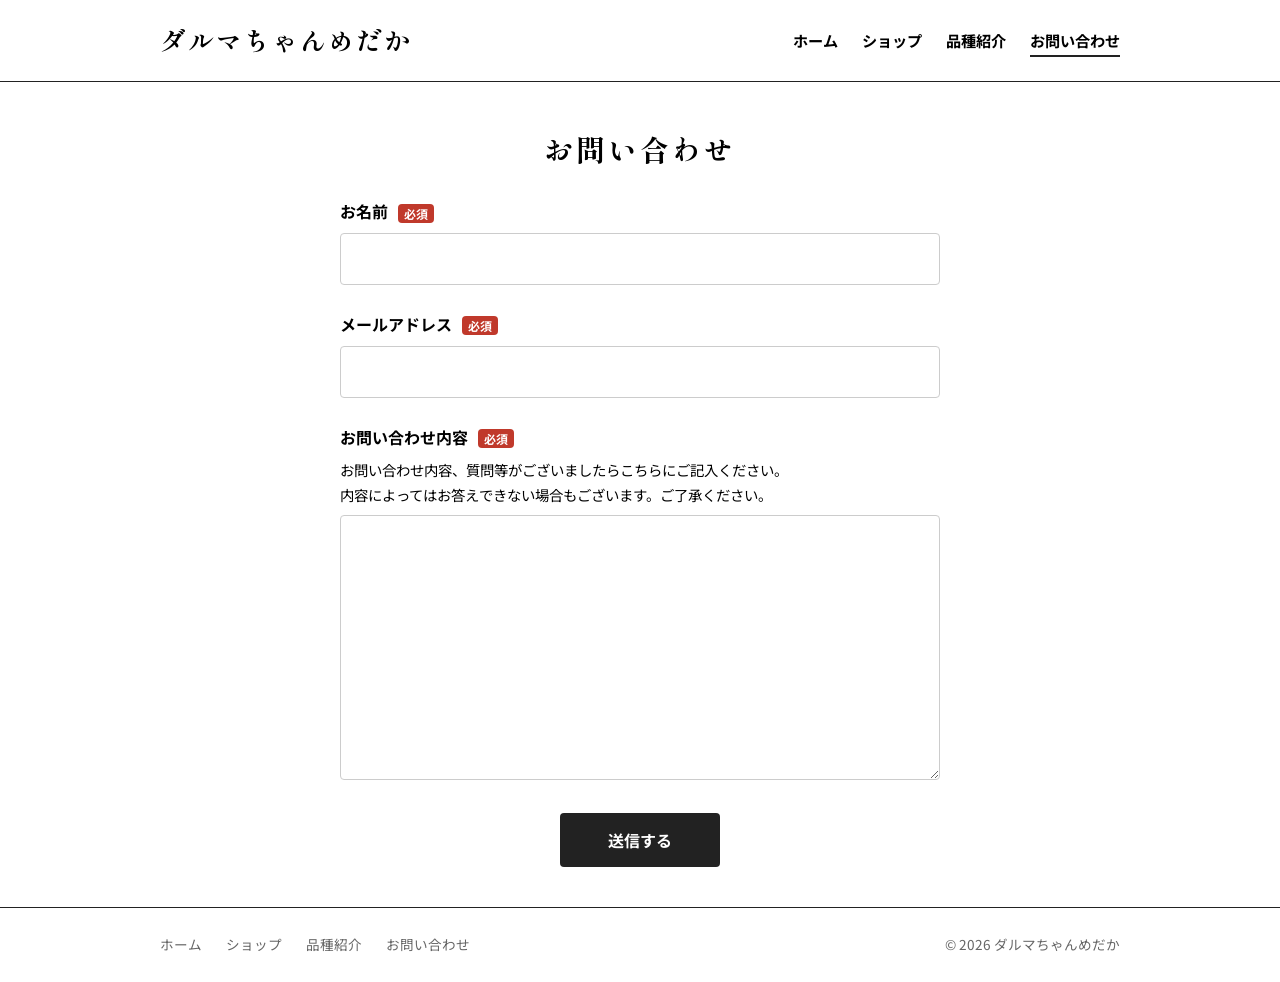
==== contact.html @ 5a361709 "お問い合わせページ作成、PHPでメール送信、Mailpitで送信テスト" ====
<!DOCTYPE html>
<html lang="ja">
<head>
  <meta charset="UTF-8">
  <meta name="viewport" content="width=device-width, initial-scale=1">
  <title>お問い合わせ｜ダルマちゃんめだか</title>
  <meta name="description" content="ダルマちゃんめだか：お問い合わせページです。">
  <link rel="preconnect" href="https://fonts.googleapis.com">
  <link rel="preconnect" href="https://fonts.gstatic.com" crossorigin>
  <link href="https://fonts.googleapis.com/css2?family=Noto+Sans+JP:wght@400;700&family=Shippori+Mincho:wght@400;700&display=swap" rel="stylesheet">
  <link rel="stylesheet" href="css/style.css">
  <style>
    .page-shop .page-title { text-align: center; }
    .contact-form { max-width: 600px; margin: 0 auto; }
    .contact-form__field { margin-bottom: 24px; }
    .contact-form__field label { display: block; margin-bottom: 6px; font-weight: 700; }
    .contact-form__required { margin-left: 6px; padding: 1px 6px; font-size: 0.75rem; color: #fff; background: #c0392b; border-radius: var(--radius); vertical-align: middle; }
    .contact-form__note { margin: 0 0 8px; font-size: 0.9rem; line-height: 1.7; }
    .contact-form input,
    .contact-form textarea { width: 100%; padding: 10px 12px; font: inherit; color: var(--ink); background: #fff; border: 1px solid #ccc; border-radius: var(--radius); box-sizing: border-box; }
    .contact-form textarea { resize: vertical; }
    .contact-form__submit { display: block; margin: 0 auto; padding: 12px 48px; font: inherit; font-weight: 700; color: #fff; background: var(--ink); border: 0; border-radius: var(--radius); cursor: pointer; }
    .contact-form__submit:hover { opacity: 0.8; }
  </style>
</head>
<body class="page-shop">
  <header class="site-header">
    <div class="site-header__inner">
      <h1 class="site-title"><a href="index.html">ダルマちゃんめだか</a></h1>
      <nav class="site-nav" aria-label="メインメニュー">
        <ul>
          <li><a href="index.html">ホーム</a></li>
          <li><a href="shop.html">ショップ</a></li>
          <li><a href="varieties.html">品種紹介</a></li>
          <li><a href="contact.html" aria-current="page">お問い合わせ</a></li>
        </ul>
      </nav>
    </div>
  </header>

  <main class="container">
    <h2 class="page-title">お問い合わせ</h2>

    <form class="contact-form" action="send_mail.php" method="post">
      <div class="contact-form__field">
        <label for="name">お名前 <span class="contact-form__required">必須</span></label>
        <input type="text" id="name" name="name" required autocomplete="name">
      </div>

      <div class="contact-form__field">
        <label for="email">メールアドレス <span class="contact-form__required">必須</span></label>
        <input type="email" id="email" name="email" required autocomplete="email">
      </div>

      <div class="contact-form__field">
        <label for="message">お問い合わせ内容 <span class="contact-form__required">必須</span></label>
        <p class="contact-form__note">お問い合わせ内容、質問等がございましたらこちらにご記入ください。<br>内容によってはお答えできない場合もございます。ご了承ください。</p>
        <textarea id="message" name="message" rows="8" required></textarea>
      </div>

      <button type="submit" class="contact-form__submit">送信する</button>
    </form>
  </main>

  <footer class="site-footer">
    <div class="site-footer__inner">
      <nav class="site-nav" aria-label="フッターメニュー">
        <ul>
          <li><a href="index.html">ホーム</a></li>
          <li><a href="shop.html">ショップ</a></li>
          <li><a href="varieties.html">品種紹介</a></li>
          <li><a href="contact.html" aria-current="page">お問い合わせ</a></li>
        </ul>
      </nav>
      <p>&copy; 2026 ダルマちゃんめだか</p>
    </div>
  </footer>
</body>
</html>
---- css/style.css ----
/* ダルマちゃんめだか 共通スタイル */

:root {
  --bg: #FAFAF8;
  --header-bg: #FFFFFF;
  --ink: #222222;
  --radius: 4px;
  --gutter: 20px;
  --max-width: 1000px;
}

* {
  box-sizing: border-box;
}

body {
  margin: 0;
  background: var(--bg);
  color: var(--ink);
  font-family: "Noto Sans JP", sans-serif;
  line-height: 1.9;
}

img {
  display: block;
  max-width: 100%;
}

a {
  color: inherit;
}

/* ヘッダー（サイト名の帯） */
.site-header {
  background: var(--header-bg);
  border-bottom: 1px solid var(--ink);
}

.site-header__inner {
  max-width: var(--max-width);
  margin: 0 auto;
  padding: 16px var(--gutter);
  display: flex;
  flex-wrap: wrap;
  align-items: center;
  justify-content: space-between;
  gap: 8px 24px;
}

.site-title {
  margin: 0;
  font-family: "Shippori Mincho", serif;
  font-size: 1.6rem;
  font-weight: 700;
  letter-spacing: 0.08em;
}

.site-title a {
  text-decoration: none;
}

.site-nav ul {
  margin: 0;
  padding: 0;
  list-style: none;
  display: flex;
  flex-wrap: wrap;
  gap: 4px 24px;
}

.site-nav a {
  font-weight: 700;
  font-size: 0.95rem;
  text-decoration: none;
  padding: 4px 0;
  border-bottom: 2px solid transparent;
}

.site-nav a:hover,
.site-nav a[aria-current="page"] {
  border-bottom-color: var(--ink);
}

/* メイン */
.container {
  max-width: var(--max-width);
  margin: 0 auto;
  padding: 40px var(--gutter);
}

/* ボタン：主要は黒塗り、それ以外は黒枠 */
.btn {
  display: inline-block;
  min-width: 160px;
  padding: 12px 28px;
  border: 2px solid var(--ink);
  border-radius: var(--radius);
  background: transparent;
  color: var(--ink);
  font-family: inherit;
  font-size: 1rem;
  font-weight: 700;
  text-align: center;
  text-decoration: none;
  cursor: pointer;
}

.btn--primary {
  background: var(--ink);
  color: var(--header-bg);
}

.btn:hover {
  opacity: 0.8;
}

.btn:focus-visible {
  outline: 3px solid var(--ink);
  outline-offset: 3px;
}

/* ホーム */
/* 画面の横幅いっぱいの黒い帯。色は写真の背景（容器の黒）になじむ色 */
.hero {
  position: relative;
  margin: 0;
  padding: 28px var(--gutter);
  background: #1a1a18;
}

/* キャッチコピー。スマホなど狭い画面では、写真のすぐ下に横書きで1行で表示する */
.hero__copy {
  margin: 16px 0 0;
  color: #FFFFFF;
  font-family: "Klee One", "Yuji Syuku", serif; /* スマホの横書きは Klee One */
  font-size: 1.1rem;
  font-weight: 400;
  letter-spacing: 0.2em;
  text-indent: 0.2em; /* 文字間の余白が末尾に付く分、中央からずれないように */
  text-align: center;
  white-space: nowrap;
}

.hero__copy br {
  display: none;
}

/* 広い画面では、帯の左の余白に縦書き（写真と重ならない幅のときだけ） */
@media (min-width: 960px) {
  .hero__copy {
    position: absolute;
    top: 50%;
    left: max(32px, calc((100% - var(--max-width)) / 2 + var(--gutter)));
    margin: 0;
    transform: translateY(-50%);
    writing-mode: vertical-rl;
    font-family: "Yuji Syuku", "Shippori Mincho", serif; /* パソコンの縦書きは Yuji Syuku */
    font-size: 1.5rem;
    line-height: 1.7;
    letter-spacing: 0.3em;
    text-indent: 0;
    text-align: start;
  }

  .hero__copy br {
    display: inline;
  }
}

/* 写真スライド。2枚とも同じ縦横比(6:5)で切り抜いてあり、同じ大きさの枠に重ねて、
   不透明度を変えて切り替える（前の写真が消えてから、次の写真が出てくる）。高さは最大500px（幅600px）、
   スマホでは画面幅に合わせて縮む。切り替えは js/slider.js が is-active を付け替える。 */
.hero__slides {
  position: relative;
  width: min(100%, 600px);
  aspect-ratio: 6 / 5;
  margin: 0 auto;
  touch-action: pan-y; /* 縦のスクロールはそのまま。横にすべらせる動きは slider.js が受け取る */
}

.hero__slide {
  position: absolute;
  inset: 0;
  display: block;
  width: 100%;
  height: 100%;
  object-fit: cover; /* 動画など、縦横比の違うスライドを足しても枠いっぱいに収める */
  opacity: 0;
  transition: opacity 0.5s ease-in-out; /* 消えるとき：0.5秒 */
  /* ふちを黒い帯になじませるぼかしは、写真そのものに焼き込んである（img/web/*-hero.jpg）。
     CSSのマスクでぼかすと、四隅が丸く欠けて見えるため。元の（ぼかし前の）写真は img/web/src/ */
}

/* 出てくるとき：前の写真が消え終わる0.5秒後から、0.5秒かけて出てくる */
.hero__slide.is-active {
  opacity: 1;
  transition-delay: 0.5s;
}

/* 矢印を押したときは、動きなしですぐに切り替える（js/slider.js が一瞬だけ付ける） */
.hero__slides.is-instant .hero__slide,
.hero__slides.is-instant .hero__slide.is-active {
  transition: none;
}

@media (prefers-reduced-motion: reduce) {
  .hero__slide,
  .hero__slide.is-active {
    transition: none;
  }
}

/* 写真の下の「‹　1 / 2　›」（左右の矢印で前後の写真へ、真ん中は今何枚目か）。
   js/slider.js が作る。白い細い文字。矢印のボタンは、スマホでも押しやすい48px四方 */
.hero__pager {
  display: flex;
  justify-content: center;
  align-items: center;
  gap: 0;
  margin-top: 12px;
  color: #FFFFFF;
  font-family: "Shippori Mincho", serif;
  font-weight: 400;
  line-height: 1;
}

.hero__arrow {
  width: 44px;
  height: 48px;
  margin: 0 -6px; /* 数字との間をつめる（押せる範囲は44×48pxのまま） */
  padding: 0 0 8px; /* 矢印の記号は文字の中で下に寄るので、数字と高さがそろうよう少し上げる */
  border: 0;
  background: none;
  color: inherit;
  font: inherit;
  font-size: 1.6rem;
  line-height: 1;
  cursor: pointer;
}

.hero__arrow:hover {
  opacity: 0.7;
}

.hero__arrow:focus-visible {
  outline: 2px solid #FFFFFF;
  outline-offset: -2px;
}

.hero__count {
  font-size: 1.1rem;
  line-height: 1;
  letter-spacing: 0.1em;
  text-align: center;
  font-variant-numeric: tabular-nums;
}

.intro {
  text-align: center;
}

.intro p {
  margin: 0 auto 28px;
  max-width: 37em;
}

/* 紹介文は、文節の途中で折り返さない（狭い画面では文節の切れ目で折り返す） */
.phrase {
  display: inline-block;
}

.intro__buttons {
  display: flex;
  flex-wrap: wrap;
  justify-content: center;
  gap: 16px;
}

/* 品種紹介ページ */
.page-title {
  margin: 0 0 20px;
  font-family: "Shippori Mincho", serif;
  font-size: 1.8rem;
  font-weight: 700;
  letter-spacing: 0.1em;
  text-align: center;
}

.page-intro {
  margin: 0;
  text-align: center;
}

/* 品種のカード：スマホは1列、タブレットは2列、パソコンは3列 */
.variety-list {
  display: grid;
  grid-template-columns: 1fr;
  gap: 40px 24px;
  margin: 40px 0 0;
  padding: 0;
  list-style: none;
}

@media (min-width: 640px) {
  .variety-list {
    grid-template-columns: repeat(2, 1fr);
  }
}

@media (min-width: 960px) {
  .variety-list {
    grid-template-columns: repeat(3, 1fr);
  }
}

/* 写真は、縦横比6:5に切りそろえてあり、ふちのぼかしは弱めに焼き込んである（img/web/*-card-soft.jpg）。
   角を少し丸くして、うすい影をつける */
.variety__photo {
  display: block;
  width: 100%;
  height: auto;
  aspect-ratio: 6 / 5;
  border-radius: 8px;
  box-shadow: 0 3px 12px rgba(0, 0, 0, 0.16);
}

.variety__name {
  margin: 16px 0 4px;
  font-family: "Shippori Mincho", serif;
  font-size: 1.2rem;
  font-weight: 700;
  letter-spacing: 0.06em;
  text-align: center;
  color: #A0522D;
}

.variety__text {
  margin: 0;
  font-size: 0.95rem;
  line-height: 1.8;
  text-align: center;
}

.page-note {
  margin: 56px 0 0;
  font-size: 0.95rem;
  text-align: center;
}

/* フッター */
.site-footer {
  border-top: 1px solid var(--ink);
  color: #666666;
  font-size: 0.85rem;
}

/* メニューは左端、コピーライトは右端（ヘッダーと同じ位置） */
.site-footer__inner {
  max-width: var(--max-width);
  margin: 0 auto;
  padding: 24px var(--gutter);
  display: flex;
  flex-wrap: wrap;
  align-items: center;
  justify-content: space-between;
  gap: 8px 24px;
}

/* フッターのメニュー：コピーライトと同じ大きさ・細い文字・下線なし */
.site-footer .site-nav a {
  font-size: inherit;
  font-weight: 400;
  border-bottom: 0;
}

.site-footer p {
  margin: 0;
}

/* ショップ：白背景・黒文字、見出しは画面の上半分に配置 */
.page-shop {
  background: #FFFFFF;
  color: #000000;
}

.text-link {
  color: inherit;
  text-decoration: underline;
}
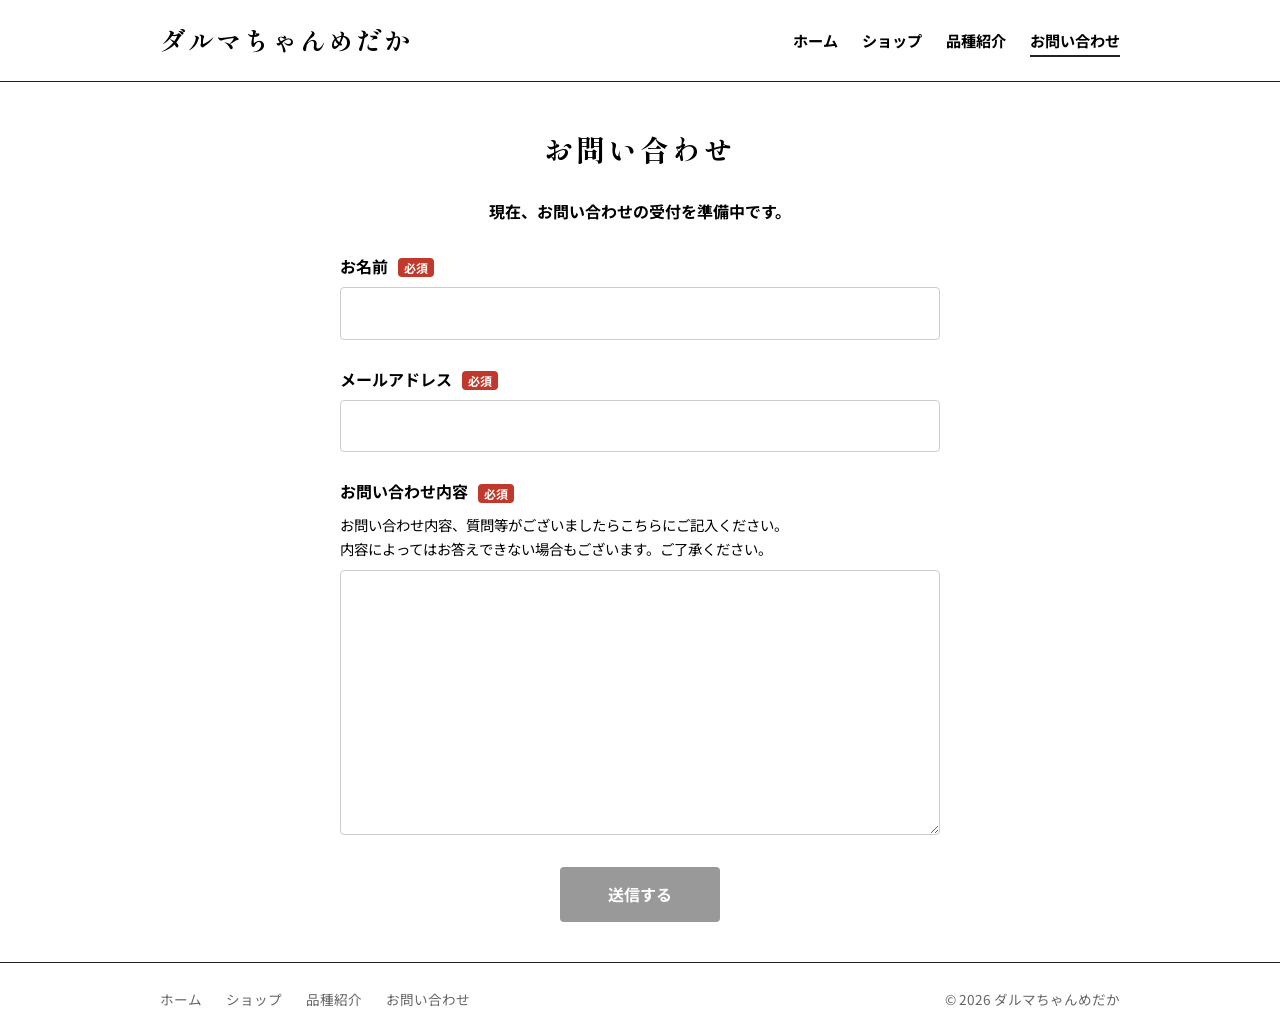
==== commit 5a02e628: "お問い合わせフォームの中に、「現在、お問い合わせの受付を準備中です。」を追記して、送信ボタンを押せないようにした。" ====
--- a/contact.html
+++ b/contact.html
@@ -21,6 +21,8 @@
     .contact-form textarea { resize: vertical; }
     .contact-form__submit { display: block; margin: 0 auto; padding: 12px 48px; font: inherit; font-weight: 700; color: #fff; background: var(--ink); border: 0; border-radius: var(--radius); cursor: pointer; }
     .contact-form__submit:hover { opacity: 0.8; }
+    .contact-form__submit:disabled { background: #999; cursor: not-allowed; opacity: 1; }
+    .contact-form__notice { margin: 0 0 24px; font-weight: 700; text-align: center; }
   </style>
 </head>
 <body class="page-shop">
@@ -42,6 +44,8 @@
     <h2 class="page-title">お問い合わせ</h2>
 
     <form class="contact-form" action="send_mail.php" method="post">
+      <p class="contact-form__notice">現在、お問い合わせの受付を準備中です。</p>
+
       <div class="contact-form__field">
         <label for="name">お名前 <span class="contact-form__required">必須</span></label>
         <input type="text" id="name" name="name" required autocomplete="name">
@@ -58,7 +62,7 @@
         <textarea id="message" name="message" rows="8" required></textarea>
       </div>
 
-      <button type="submit" class="contact-form__submit">送信する</button>
+      <button type="submit" class="contact-form__submit" disabled>送信する</button>
     </form>
   </main>
 
--- a/css/style.css
+++ b/css/style.css
@@ -276,6 +276,26 @@
   gap: 16px;
 }
 
+/* ホーム：フッターの線の上の文章（あいさつ文と同じ大きさ） */
+.charm {
+  padding-top: 0;
+  text-align: center;
+}
+
+/* あいさつ文・ボタン・見出しの間は28px、見出しと紹介文の間はそれより少し狭い20px */
+.intro {
+  padding-bottom: 28px;
+}
+
+.charm .page-title {
+  margin-bottom: 20px;
+}
+
+.charm p {
+  margin: 0 auto;
+  max-width: 37em;
+}
+
 /* 品種紹介ページ */
 .page-title {
   margin: 0 0 20px;
